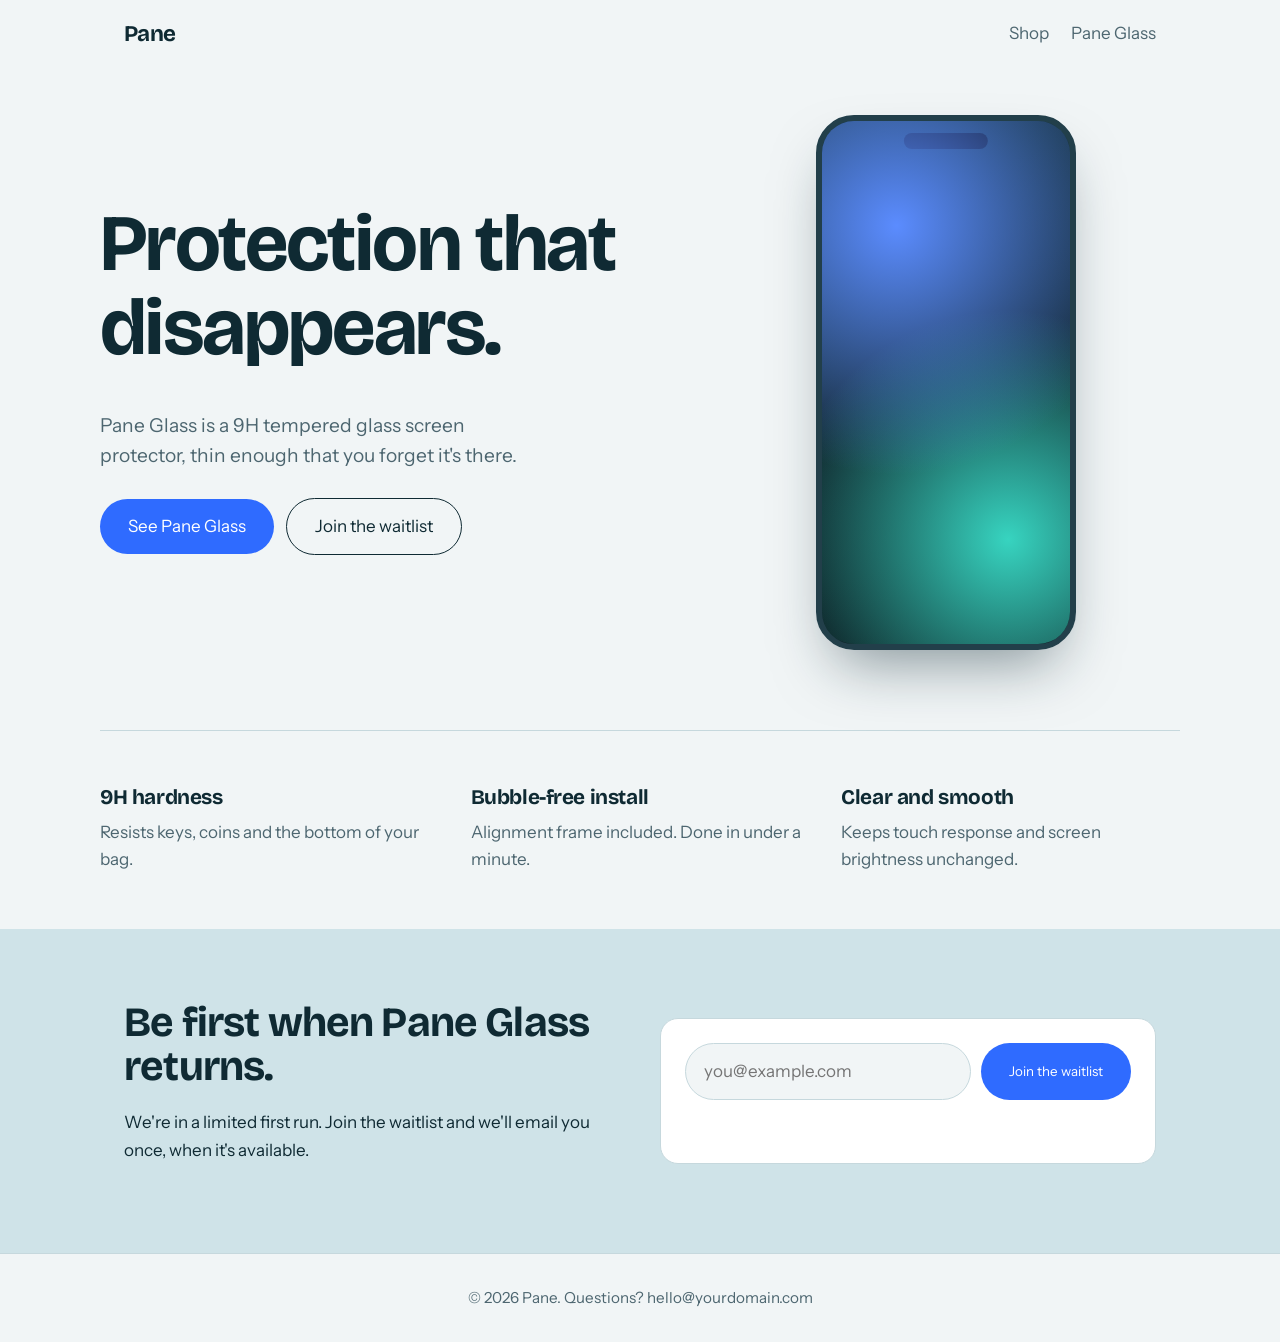
==== index.html @ 237518c2 "Add files via upload" ====
<!doctype html><html lang="en"><head><meta charset="utf-8"><meta name="viewport" content="width=device-width,initial-scale=1"><link rel="preconnect" href="https://fonts.googleapis.com"><link rel="preconnect" href="https://fonts.gstatic.com" crossorigin><link href="https://fonts.googleapis.com/css2?family=Bricolage+Grotesque:opsz,wght@12..96,500;12..96,700&family=Instrument+Sans:wght@400;600&display=swap" rel="stylesheet"><link rel="stylesheet" href="style.css"><title>Pane: screen protection you can't see</title><meta name="description" content="Tempered glass screen protector. Join the waitlist."><link rel="icon" href="data:image/svg+xml,<svg xmlns=%22http://www.w3.org/2000/svg%22 viewBox=%220 0 100 100%22><text y=%22.9em%22 font-size=%2290%22>🔹</text></svg>"></head><body><header class="nav"><a class="logo" href="index.html">Pane</a><nav><a href="shop.html">Shop</a><a href="product.html">Pane Glass</a></nav></header>
<main><section class="wrap hero"><div><h1>Protection that disappears.</h1><p>Pane Glass is a 9H tempered glass screen protector, thin enough that you forget it's there.</p><a class="btn" href="product.html">See Pane Glass</a><a class="btn ghost" href="#join">Join the waitlist</a></div><div class="phone"><div class="wall"></div><div class="pane"></div></div></section>
<section class="wrap facts"><div><h3>9H hardness</h3><p>Resists keys, coins and the bottom of your bag.</p></div><div><h3>Bubble-free install</h3><p>Alignment frame included. Done in under a minute.</p></div><div><h3>Clear and smooth</h3><p>Keeps touch response and screen brightness unchanged.</p></div></section>
<section class="band" id="join"><div class="wrap"><div><h2>Be first when Pane Glass returns.</h2><p>We're in a limited first run. Join the waitlist and we'll email you once, when it's available.</p></div><div class="waitlist"><form class="wl" data-product="Pane Glass" novalidate><div class="row"><input type="email" name="email" placeholder="you@example.com" aria-label="Email address" required><button class="btn" type="submit">Join the waitlist</button></div><p class="msg" role="status"></p></form></div></div></section></main><footer>&copy; 2026 Pane. Questions? hello@yourdomain.com</footer><script src="app.js"></script></body></html>
---- style.css ----
:root{--bg:#f1f5f6;--ink:#0f2a33;--mute:#4d6670;--glass:#cfe3e8;--line:#c6d8dd;--accent:#2f6bff;--accent-ink:#fff;--card:#fff}
@media (prefers-color-scheme:dark){:root{--bg:#0c1a20;--ink:#e8f2f4;--mute:#93aeb6;--glass:#1b3640;--line:#25414b;--accent:#6f9bff;--accent-ink:#0c1a20;--card:#12262e}}
*{box-sizing:border-box}html{scroll-behavior:smooth}
body{margin:0;background:var(--bg);color:var(--ink);font:17px/1.6 "Instrument Sans",system-ui,sans-serif}
h1,h2,h3{font-family:"Bricolage Grotesque","Instrument Sans",sans-serif;line-height:1.05;margin:0 0 .5em;letter-spacing:-.02em}
h1{font-size:clamp(2.6rem,7vw,5rem)}h2{font-size:clamp(1.8rem,4vw,2.6rem)}
a{color:inherit}.wrap{max-width:1080px;margin:0 auto;padding:0 24px}
:focus-visible{outline:3px solid var(--accent);outline-offset:3px}
header.nav{display:flex;justify-content:space-between;align-items:center;padding:20px 24px;max-width:1080px;margin:0 auto}
.logo{font:700 1.4rem "Bricolage Grotesque",sans-serif;text-decoration:none;letter-spacing:-.03em}
.nav nav a{margin-left:22px;text-decoration:none;color:var(--mute)}.nav nav a:hover{color:var(--ink)}
.btn{display:inline-block;background:var(--accent);color:var(--accent-ink);border:0;border-radius:999px;padding:14px 28px;font:600 1rem inherit;font-family:inherit;text-decoration:none;cursor:pointer}
.btn.ghost{background:transparent;color:var(--ink);border:1.5px solid var(--ink)}
.hero{display:grid;grid-template-columns:1.1fr .9fr;gap:40px;align-items:center;padding:48px 0 80px}
.hero p{font-size:1.2rem;color:var(--mute);max-width:34ch}
.hero .btn{margin:8px 12px 8px 0}
.phone{position:relative;width:min(100%,260px);aspect-ratio:9/18.5;margin:0 auto;border-radius:38px;background:linear-gradient(160deg,#16333d,#0a161b);border:6px solid #223f4a;overflow:hidden;box-shadow:0 30px 60px -20px rgba(15,42,51,.5)}
.phone::before{content:"";position:absolute;top:12px;left:50%;width:34%;height:16px;transform:translateX(-50%);background:#000;border-radius:99px}
.phone .wall{position:absolute;inset:0;background:radial-gradient(circle at 30% 20%,#5b8cff,transparent 55%),radial-gradient(circle at 75% 80%,#37d4c0,transparent 50%)}
.phone .pane{position:absolute;inset:0;background:linear-gradient(115deg,transparent 35%,rgba(255,255,255,.55) 48%,transparent 60%);transform:translateX(-120%);animation:sheen 1.8s .4s ease-out forwards}
.phone.sm{width:100%;border-width:4px;border-radius:26px}.phone.sm::before{height:10px;top:8px}
@keyframes sheen{to{transform:translateX(120%)}}
@media (prefers-reduced-motion:reduce){.phone .pane{animation:none;transform:translateX(10%)}}
.facts{display:grid;grid-template-columns:repeat(3,1fr);gap:32px;padding:56px 0;border-top:1px solid var(--line)}
.facts h3{font-size:1.3rem}.facts p{color:var(--mute);margin:0}
.band{background:var(--glass);padding:72px 0}
.band .wrap{display:grid;grid-template-columns:1fr 1fr;gap:40px;align-items:center}
.grid{display:grid;grid-template-columns:repeat(auto-fill,minmax(240px,300px));gap:28px;padding:24px 0 80px}
.card{display:block;text-decoration:none;background:var(--card);border:1px solid var(--line);border-radius:18px;padding:20px}
.card .thumb{background:var(--glass);border-radius:12px;padding:24px 40px;margin-bottom:16px}
.card h3{font-size:1.2rem;margin:0}.card .meta{display:flex;justify-content:space-between;color:var(--mute);margin-top:6px}
.tag{font-size:.85rem;background:var(--glass);border-radius:99px;padding:2px 12px;color:var(--ink)}
.pdp{display:grid;grid-template-columns:1fr 1fr;gap:56px;padding:32px 0 80px;align-items:start}
.pdp .stage{background:var(--glass);border-radius:24px;padding:48px}
.price{font:600 1.6rem "Bricolage Grotesque",sans-serif}.stock{color:#c2410c;font-weight:600}
@media (prefers-color-scheme:dark){.stock{color:#fdba74}}
.specs{padding:0;list-style:none;border-top:1px solid var(--line);margin:24px 0}
.specs li{padding:10px 0;border-bottom:1px solid var(--line);display:flex;justify-content:space-between;gap:16px}
.specs span{color:var(--mute)}
.waitlist{background:var(--card);border:1px solid var(--line);border-radius:18px;padding:24px}
.waitlist h3{font-size:1.3rem}.waitlist p{color:var(--mute);margin:0 0 14px}
.row{display:flex;gap:10px;flex-wrap:wrap}
.row input{flex:1 1 220px;padding:14px 18px;border-radius:999px;border:1.5px solid var(--line);background:var(--bg);color:var(--ink);font:inherit}
.msg{margin:12px 0 0;min-height:1.5em;font-weight:600}.msg.err{color:#c2410c}
footer{border-top:1px solid var(--line);padding:32px 24px;text-align:center;color:var(--mute);font-size:.95rem}
@media(max-width:760px){.hero,.band .wrap,.pdp,.facts{grid-template-columns:1fr}.hero{padding-top:16px}.pdp .stage{padding:32px 64px}}
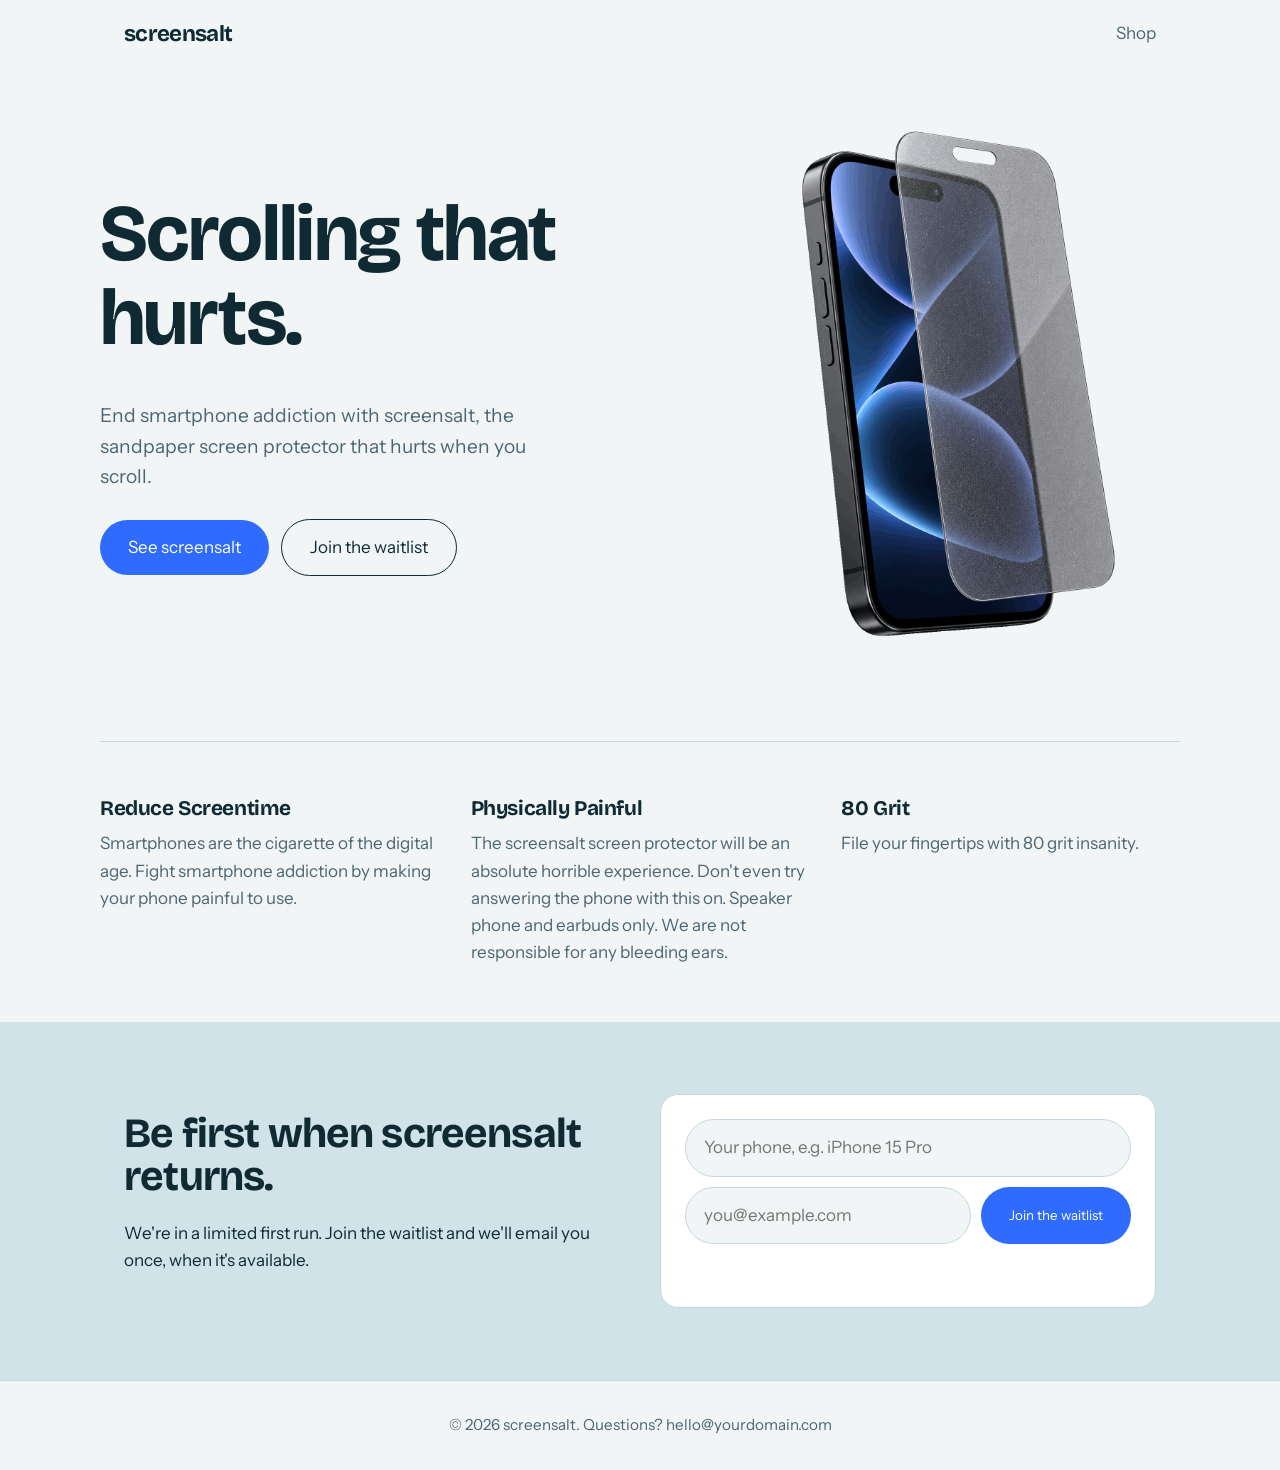
==== commit dfec4580: "added images" ====
--- a/index.html
+++ b/index.html
@@ -1,4 +1,98 @@
-<!doctype html><html lang="en"><head><meta charset="utf-8"><meta name="viewport" content="width=device-width,initial-scale=1"><link rel="preconnect" href="https://fonts.googleapis.com"><link rel="preconnect" href="https://fonts.gstatic.com" crossorigin><link href="https://fonts.googleapis.com/css2?family=Bricolage+Grotesque:opsz,wght@12..96,500;12..96,700&family=Instrument+Sans:wght@400;600&display=swap" rel="stylesheet"><link rel="stylesheet" href="style.css"><title>Pane: screen protection you can't see</title><meta name="description" content="Tempered glass screen protector. Join the waitlist."><link rel="icon" href="data:image/svg+xml,<svg xmlns=%22http://www.w3.org/2000/svg%22 viewBox=%220 0 100 100%22><text y=%22.9em%22 font-size=%2290%22>🔹</text></svg>"></head><body><header class="nav"><a class="logo" href="index.html">Pane</a><nav><a href="shop.html">Shop</a><a href="product.html">Pane Glass</a></nav></header>
-<main><section class="wrap hero"><div><h1>Protection that disappears.</h1><p>Pane Glass is a 9H tempered glass screen protector, thin enough that you forget it's there.</p><a class="btn" href="product.html">See Pane Glass</a><a class="btn ghost" href="#join">Join the waitlist</a></div><div class="phone"><div class="wall"></div><div class="pane"></div></div></section>
-<section class="wrap facts"><div><h3>9H hardness</h3><p>Resists keys, coins and the bottom of your bag.</p></div><div><h3>Bubble-free install</h3><p>Alignment frame included. Done in under a minute.</p></div><div><h3>Clear and smooth</h3><p>Keeps touch response and screen brightness unchanged.</p></div></section>
-<section class="band" id="join"><div class="wrap"><div><h2>Be first when Pane Glass returns.</h2><p>We're in a limited first run. Join the waitlist and we'll email you once, when it's available.</p></div><div class="waitlist"><form class="wl" data-product="Pane Glass" novalidate><div class="row"><input type="email" name="email" placeholder="you@example.com" aria-label="Email address" required><button class="btn" type="submit">Join the waitlist</button></div><p class="msg" role="status"></p></form></div></div></section></main><footer>&copy; 2026 Pane. Questions? hello@yourdomain.com</footer><script src="app.js"></script></body></html>
+<!doctype html>
+<html lang="en">
+  <head>
+    <meta charset="utf-8" />
+    <meta name="viewport" content="width=device-width,initial-scale=1" />
+    <link rel="preconnect" href="https://fonts.googleapis.com" />
+    <link rel="preconnect" href="https://fonts.gstatic.com" crossorigin />
+    <link
+      href="https://fonts.googleapis.com/css2?family=Bricolage+Grotesque:opsz,wght@12..96,500;12..96,700&family=Instrument+Sans:wght@400;600&display=swap"
+      rel="stylesheet"
+    />
+    <link rel="stylesheet" href="style.css" />
+    <title>screensalt: screen protection you can't see</title>
+    <meta
+      name="description"
+      content="Tempered glass screen protector. Join the waitlist."
+    />
+    <link
+      rel="icon"
+      href="data:image/svg+xml,<svg xmlns=%22http://www.w3.org/2000/svg%22 viewBox=%220 0 100 100%22><text y=%22.9em%22 font-size=%2290%22>🔹</text></svg>"
+    />
+  </head>
+  <body>
+    <header class="nav">
+      <a class="logo" href="index.html">screensalt</a>
+      <nav>
+        <a href="shop.html">Shop</a>
+      </nav>
+    </header>
+    <main>
+      <section class="wrap hero">
+        <div>
+          <h1>Scrolling that hurts.</h1>
+          <p>
+            End smartphone addiction with screensalt, the sandpaper screen
+            protector that hurts when you scroll.
+          </p>
+          <a class="btn" href="product.html">See screensalt</a
+          ><a class="btn ghost" href="#join">Join the waitlist</a>
+        </div>
+        <img
+          class="hero-img"
+          src="images/screensalt_floating_iphone.png"
+          alt="screensalt screen protector on a phone"
+        />
+      </section>
+      <section class="wrap facts">
+        <div>
+          <h3>Reduce Screentime</h3>
+          <p>
+            Smartphones are the cigarette of the digital age. Fight smartphone
+            addiction by making your phone painful to use.
+          </p>
+        </div>
+        <div>
+          <h3>Physically Painful</h3>
+          <p>
+            The screensalt screen protector will be an absolute horrible
+            experience. Don't even try answering the phone with this on. Speaker
+            phone and earbuds only. We are not responsible for any bleeding
+            ears.
+          </p>
+        </div>
+        <div>
+          <h3>80 Grit</h3>
+          <p>File your fingertips with 80 grit insanity.</p>
+        </div>
+      </section>
+      <section class="band" id="join">
+        <div class="wrap">
+          <div>
+            <h2>Be first when screensalt returns.</h2>
+            <p>
+              We're in a limited first run. Join the waitlist and we'll email
+              you once, when it's available.
+            </p>
+          </div>
+          <div class="waitlist">
+            <form class="wl" data-product="screensalt" novalidate>
+              <div class="row">
+                <input
+                  type="email"
+                  name="email"
+                  placeholder="you@example.com"
+                  aria-label="Email address"
+                  required
+                /><button class="btn" type="submit">Join the waitlist</button>
+              </div>
+              <p class="msg" role="status"></p>
+            </form>
+          </div>
+        </div>
+      </section>
+    </main>
+    <footer>&copy; 2026 screensalt. Questions? hello@yourdomain.com</footer>
+    <script src="app.js"></script>
+  </body>
+</html>
--- a/style.css
+++ b/style.css
@@ -1,46 +1,427 @@
-:root{--bg:#f1f5f6;--ink:#0f2a33;--mute:#4d6670;--glass:#cfe3e8;--line:#c6d8dd;--accent:#2f6bff;--accent-ink:#fff;--card:#fff}
-@media (prefers-color-scheme:dark){:root{--bg:#0c1a20;--ink:#e8f2f4;--mute:#93aeb6;--glass:#1b3640;--line:#25414b;--accent:#6f9bff;--accent-ink:#0c1a20;--card:#12262e}}
-*{box-sizing:border-box}html{scroll-behavior:smooth}
-body{margin:0;background:var(--bg);color:var(--ink);font:17px/1.6 "Instrument Sans",system-ui,sans-serif}
-h1,h2,h3{font-family:"Bricolage Grotesque","Instrument Sans",sans-serif;line-height:1.05;margin:0 0 .5em;letter-spacing:-.02em}
-h1{font-size:clamp(2.6rem,7vw,5rem)}h2{font-size:clamp(1.8rem,4vw,2.6rem)}
-a{color:inherit}.wrap{max-width:1080px;margin:0 auto;padding:0 24px}
-:focus-visible{outline:3px solid var(--accent);outline-offset:3px}
-header.nav{display:flex;justify-content:space-between;align-items:center;padding:20px 24px;max-width:1080px;margin:0 auto}
-.logo{font:700 1.4rem "Bricolage Grotesque",sans-serif;text-decoration:none;letter-spacing:-.03em}
-.nav nav a{margin-left:22px;text-decoration:none;color:var(--mute)}.nav nav a:hover{color:var(--ink)}
-.btn{display:inline-block;background:var(--accent);color:var(--accent-ink);border:0;border-radius:999px;padding:14px 28px;font:600 1rem inherit;font-family:inherit;text-decoration:none;cursor:pointer}
-.btn.ghost{background:transparent;color:var(--ink);border:1.5px solid var(--ink)}
-.hero{display:grid;grid-template-columns:1.1fr .9fr;gap:40px;align-items:center;padding:48px 0 80px}
-.hero p{font-size:1.2rem;color:var(--mute);max-width:34ch}
-.hero .btn{margin:8px 12px 8px 0}
-.phone{position:relative;width:min(100%,260px);aspect-ratio:9/18.5;margin:0 auto;border-radius:38px;background:linear-gradient(160deg,#16333d,#0a161b);border:6px solid #223f4a;overflow:hidden;box-shadow:0 30px 60px -20px rgba(15,42,51,.5)}
-.phone::before{content:"";position:absolute;top:12px;left:50%;width:34%;height:16px;transform:translateX(-50%);background:#000;border-radius:99px}
-.phone .wall{position:absolute;inset:0;background:radial-gradient(circle at 30% 20%,#5b8cff,transparent 55%),radial-gradient(circle at 75% 80%,#37d4c0,transparent 50%)}
-.phone .pane{position:absolute;inset:0;background:linear-gradient(115deg,transparent 35%,rgba(255,255,255,.55) 48%,transparent 60%);transform:translateX(-120%);animation:sheen 1.8s .4s ease-out forwards}
-.phone.sm{width:100%;border-width:4px;border-radius:26px}.phone.sm::before{height:10px;top:8px}
-@keyframes sheen{to{transform:translateX(120%)}}
-@media (prefers-reduced-motion:reduce){.phone .pane{animation:none;transform:translateX(10%)}}
-.facts{display:grid;grid-template-columns:repeat(3,1fr);gap:32px;padding:56px 0;border-top:1px solid var(--line)}
-.facts h3{font-size:1.3rem}.facts p{color:var(--mute);margin:0}
-.band{background:var(--glass);padding:72px 0}
-.band .wrap{display:grid;grid-template-columns:1fr 1fr;gap:40px;align-items:center}
-.grid{display:grid;grid-template-columns:repeat(auto-fill,minmax(240px,300px));gap:28px;padding:24px 0 80px}
-.card{display:block;text-decoration:none;background:var(--card);border:1px solid var(--line);border-radius:18px;padding:20px}
-.card .thumb{background:var(--glass);border-radius:12px;padding:24px 40px;margin-bottom:16px}
-.card h3{font-size:1.2rem;margin:0}.card .meta{display:flex;justify-content:space-between;color:var(--mute);margin-top:6px}
-.tag{font-size:.85rem;background:var(--glass);border-radius:99px;padding:2px 12px;color:var(--ink)}
-.pdp{display:grid;grid-template-columns:1fr 1fr;gap:56px;padding:32px 0 80px;align-items:start}
-.pdp .stage{background:var(--glass);border-radius:24px;padding:48px}
-.price{font:600 1.6rem "Bricolage Grotesque",sans-serif}.stock{color:#c2410c;font-weight:600}
-@media (prefers-color-scheme:dark){.stock{color:#fdba74}}
-.specs{padding:0;list-style:none;border-top:1px solid var(--line);margin:24px 0}
-.specs li{padding:10px 0;border-bottom:1px solid var(--line);display:flex;justify-content:space-between;gap:16px}
-.specs span{color:var(--mute)}
-.waitlist{background:var(--card);border:1px solid var(--line);border-radius:18px;padding:24px}
-.waitlist h3{font-size:1.3rem}.waitlist p{color:var(--mute);margin:0 0 14px}
-.row{display:flex;gap:10px;flex-wrap:wrap}
-.row input{flex:1 1 220px;padding:14px 18px;border-radius:999px;border:1.5px solid var(--line);background:var(--bg);color:var(--ink);font:inherit}
-.msg{margin:12px 0 0;min-height:1.5em;font-weight:600}.msg.err{color:#c2410c}
-footer{border-top:1px solid var(--line);padding:32px 24px;text-align:center;color:var(--mute);font-size:.95rem}
-@media(max-width:760px){.hero,.band .wrap,.pdp,.facts{grid-template-columns:1fr}.hero{padding-top:16px}.pdp .stage{padding:32px 64px}}
+:root {
+  --bg: #f1f5f6;
+  --ink: #0f2a33;
+  --mute: #4d6670;
+  --glass: #cfe3e8;
+  --line: #c6d8dd;
+  --accent: #2f6bff;
+  --accent-ink: #fff;
+  --card: #fff;
+}
+@media (prefers-color-scheme: dark) {
+  :root {
+    --bg: #0c1a20;
+    --ink: #e8f2f4;
+    --mute: #93aeb6;
+    --glass: #1b3640;
+    --line: #25414b;
+    --accent: #6f9bff;
+    --accent-ink: #0c1a20;
+    --card: #12262e;
+  }
+}
+* {
+  box-sizing: border-box;
+}
+html {
+  scroll-behavior: smooth;
+}
+body {
+  margin: 0;
+  background: var(--bg);
+  color: var(--ink);
+  font:
+    17px/1.6 "Instrument Sans",
+    system-ui,
+    sans-serif;
+}
+h1,
+h2,
+h3 {
+  font-family: "Bricolage Grotesque", "Instrument Sans", sans-serif;
+  line-height: 1.05;
+  margin: 0 0 0.5em;
+  letter-spacing: -0.02em;
+}
+h1 {
+  font-size: clamp(2.6rem, 7vw, 5rem);
+}
+h2 {
+  font-size: clamp(1.8rem, 4vw, 2.6rem);
+}
+a {
+  color: inherit;
+}
+.wrap {
+  max-width: 1080px;
+  margin: 0 auto;
+  padding: 0 24px;
+}
+:focus-visible {
+  outline: 3px solid var(--accent);
+  outline-offset: 3px;
+}
+header.nav {
+  display: flex;
+  justify-content: space-between;
+  align-items: center;
+  padding: 20px 24px;
+  max-width: 1080px;
+  margin: 0 auto;
+}
+.logo {
+  font:
+    700 1.4rem "Bricolage Grotesque",
+    sans-serif;
+  text-decoration: none;
+  letter-spacing: -0.03em;
+}
+.nav nav a {
+  margin-left: 22px;
+  text-decoration: none;
+  color: var(--mute);
+}
+.nav nav a:hover {
+  color: var(--ink);
+}
+.btn {
+  display: inline-block;
+  background: var(--accent);
+  color: var(--accent-ink);
+  border: 0;
+  border-radius: 999px;
+  padding: 14px 28px;
+  font: 600 1rem inherit;
+  font-family: inherit;
+  text-decoration: none;
+  cursor: pointer;
+}
+.btn.ghost {
+  background: transparent;
+  color: var(--ink);
+  border: 1.5px solid var(--ink);
+}
+.hero {
+  display: grid;
+  grid-template-columns: 1.1fr 0.9fr;
+  gap: 40px;
+  align-items: center;
+  padding: 48px 0 80px;
+}
+.hero p {
+  font-size: 1.2rem;
+  color: var(--mute);
+  max-width: 34ch;
+}
+.hero .btn {
+  margin: 8px 12px 8px 0;
+}
+
+.phone.sm {
+  width: 100%;
+  border-width: 4px;
+  border-radius: 26px;
+}
+.phone.sm::before {
+  height: 10px;
+  top: 8px;
+}
+
+.facts {
+  display: grid;
+  grid-template-columns: repeat(3, 1fr);
+  gap: 32px;
+  padding: 56px 0;
+  border-top: 1px solid var(--line);
+}
+.facts h3 {
+  font-size: 1.3rem;
+}
+.facts p {
+  color: var(--mute);
+  margin: 0;
+}
+.band {
+  background: var(--glass);
+  padding: 72px 0;
+}
+.band .wrap {
+  display: grid;
+  grid-template-columns: 1fr 1fr;
+  gap: 40px;
+  align-items: center;
+}
+.grid {
+  display: grid;
+  grid-template-columns: repeat(auto-fill, minmax(240px, 300px));
+  gap: 28px;
+  padding: 24px 0 80px;
+}
+.card {
+  display: block;
+  text-decoration: none;
+  background: var(--card);
+  border: 1px solid var(--line);
+  border-radius: 18px;
+  padding: 20px;
+}
+.card .thumb {
+  background: var(--glass);
+  border-radius: 12px;
+  padding: 24px 40px;
+  margin-bottom: 16px;
+}
+.card h3 {
+  font-size: 1.2rem;
+  margin: 0;
+}
+.card .meta {
+  display: flex;
+  justify-content: space-between;
+  color: var(--mute);
+  margin-top: 6px;
+}
+.tag {
+  font-size: 0.85rem;
+  background: var(--glass);
+  border-radius: 99px;
+  padding: 2px 12px;
+  color: var(--ink);
+}
+.pdp {
+  display: grid;
+  grid-template-columns: 1fr 1fr;
+  gap: 56px;
+  padding: 32px 0 80px;
+  align-items: start;
+}
+.pdp .stage {
+  background: var(--glass);
+  border-radius: 24px;
+  padding: 48px;
+}
+.price {
+  font:
+    600 1.6rem "Bricolage Grotesque",
+    sans-serif;
+}
+.stock {
+  color: #c2410c;
+  font-weight: 600;
+}
+@media (prefers-color-scheme: dark) {
+  .stock {
+    color: #fdba74;
+  }
+}
+.specs {
+  padding: 0;
+  list-style: none;
+  border-top: 1px solid var(--line);
+  margin: 24px 0;
+}
+.specs li {
+  padding: 10px 0;
+  border-bottom: 1px solid var(--line);
+  display: flex;
+  justify-content: space-between;
+  gap: 16px;
+}
+.specs span {
+  color: var(--mute);
+}
+.waitlist {
+  background: var(--card);
+  border: 1px solid var(--line);
+  border-radius: 18px;
+  padding: 24px;
+}
+.waitlist h3 {
+  font-size: 1.3rem;
+}
+.waitlist p {
+  color: var(--mute);
+  margin: 0 0 14px;
+}
+.row {
+  display: flex;
+  gap: 10px;
+  flex-wrap: wrap;
+}
+.row input {
+  flex: 1 1 220px;
+  padding: 14px 18px;
+  border-radius: 999px;
+  border: 1.5px solid var(--line);
+  background: var(--bg);
+  color: var(--ink);
+  font: inherit;
+}
+.msg {
+  margin: 12px 0 0;
+  min-height: 1.5em;
+  font-weight: 600;
+}
+.msg.err {
+  color: #c2410c;
+}
+footer {
+  border-top: 1px solid var(--line);
+  padding: 32px 24px;
+  text-align: center;
+  color: var(--mute);
+  font-size: 0.95rem;
+}
+@media (max-width: 760px) {
+  .hero,
+  .band .wrap,
+  .pdp,
+  .facts {
+    grid-template-columns: 1fr;
+  }
+  .hero {
+    padding-top: 16px;
+  }
+  .pdp .stage {
+    padding: 32px 64px;
+  }
+}
+.field {
+  margin-bottom: 10px;
+}
+.combo {
+  position: relative;
+}
+.combo input {
+  width: 100%;
+  padding: 14px 18px;
+  border-radius: 999px;
+  border: 1.5px solid var(--line);
+  background: var(--bg);
+  color: var(--ink);
+  font: inherit;
+}
+.combo ul {
+  position: absolute;
+  z-index: 20;
+  left: 0;
+  right: 0;
+  top: calc(100% + 6px);
+  margin: 0;
+  padding: 6px;
+  list-style: none;
+  background: var(--card);
+  border: 1px solid var(--line);
+  border-radius: 16px;
+  max-height: 260px;
+  overflow: auto;
+  box-shadow: 0 16px 32px -12px rgba(15, 42, 51, 0.35);
+}
+.combo li {
+  padding: 10px 14px;
+  border-radius: 10px;
+  cursor: pointer;
+}
+.combo li[aria-selected="true"],
+.combo li:hover {
+  background: var(--accent);
+  color: var(--accent-ink);
+}
+.combo li small {
+  opacity: 0.7;
+  margin-left: 6px;
+}
+.combo ul[hidden] {
+  display: none;
+}
+.pdp .stage.carousel {
+  padding: 0;
+  position: relative;
+  overflow: hidden;
+}
+.slides {
+  display: flex;
+  overflow-x: auto;
+  scroll-snap-type: x mandatory;
+  scrollbar-width: none;
+}
+.slides::-webkit-scrollbar {
+  display: none;
+}
+.slide {
+  flex: 0 0 100%;
+  scroll-snap-align: center;
+  display: grid;
+  place-items: center;
+  padding: 48px;
+}
+.slide img {
+  width: 100%;
+  aspect-ratio: 6/7;
+  object-fit: contain;
+  border-radius: 12px;
+  display: block;
+}
+.car-btn {
+  position: absolute;
+  top: 50%;
+  transform: translateY(-50%);
+  width: 44px;
+  height: 44px;
+  border-radius: 50%;
+  border: 0;
+  background: var(--card);
+  color: var(--ink);
+  font-size: 1.6rem;
+  line-height: 1;
+  cursor: pointer;
+  box-shadow: 0 4px 14px rgba(15, 42, 51, 0.25);
+}
+.car-btn.prev {
+  left: 12px;
+}
+.car-btn.next {
+  right: 12px;
+}
+.dots {
+  display: flex;
+  justify-content: center;
+  gap: 8px;
+  padding: 0 0 18px;
+}
+.dots button {
+  width: 10px;
+  height: 10px;
+  padding: 0;
+  border: 0;
+  border-radius: 50%;
+  background: var(--line);
+  cursor: pointer;
+}
+.dots button[aria-current="true"] {
+  background: var(--accent);
+}
+@media (max-width: 760px) {
+  .slide {
+    padding: 32px;
+  }
+}
+.hero-img {
+  width: 100%;
+  max-width: 480px;
+  aspect-ratio: 6/7;
+  object-fit: contain;
+  border-radius: 24px;
+  justify-self: center;
+  display: block;
+}
+.card .thumb {
+  padding: 0;
+  overflow: hidden;
+}
+.card .thumb img {
+  width: 100%;
+  aspect-ratio: 6/7;
+  object-fit: contain;
+  display: block;
+}
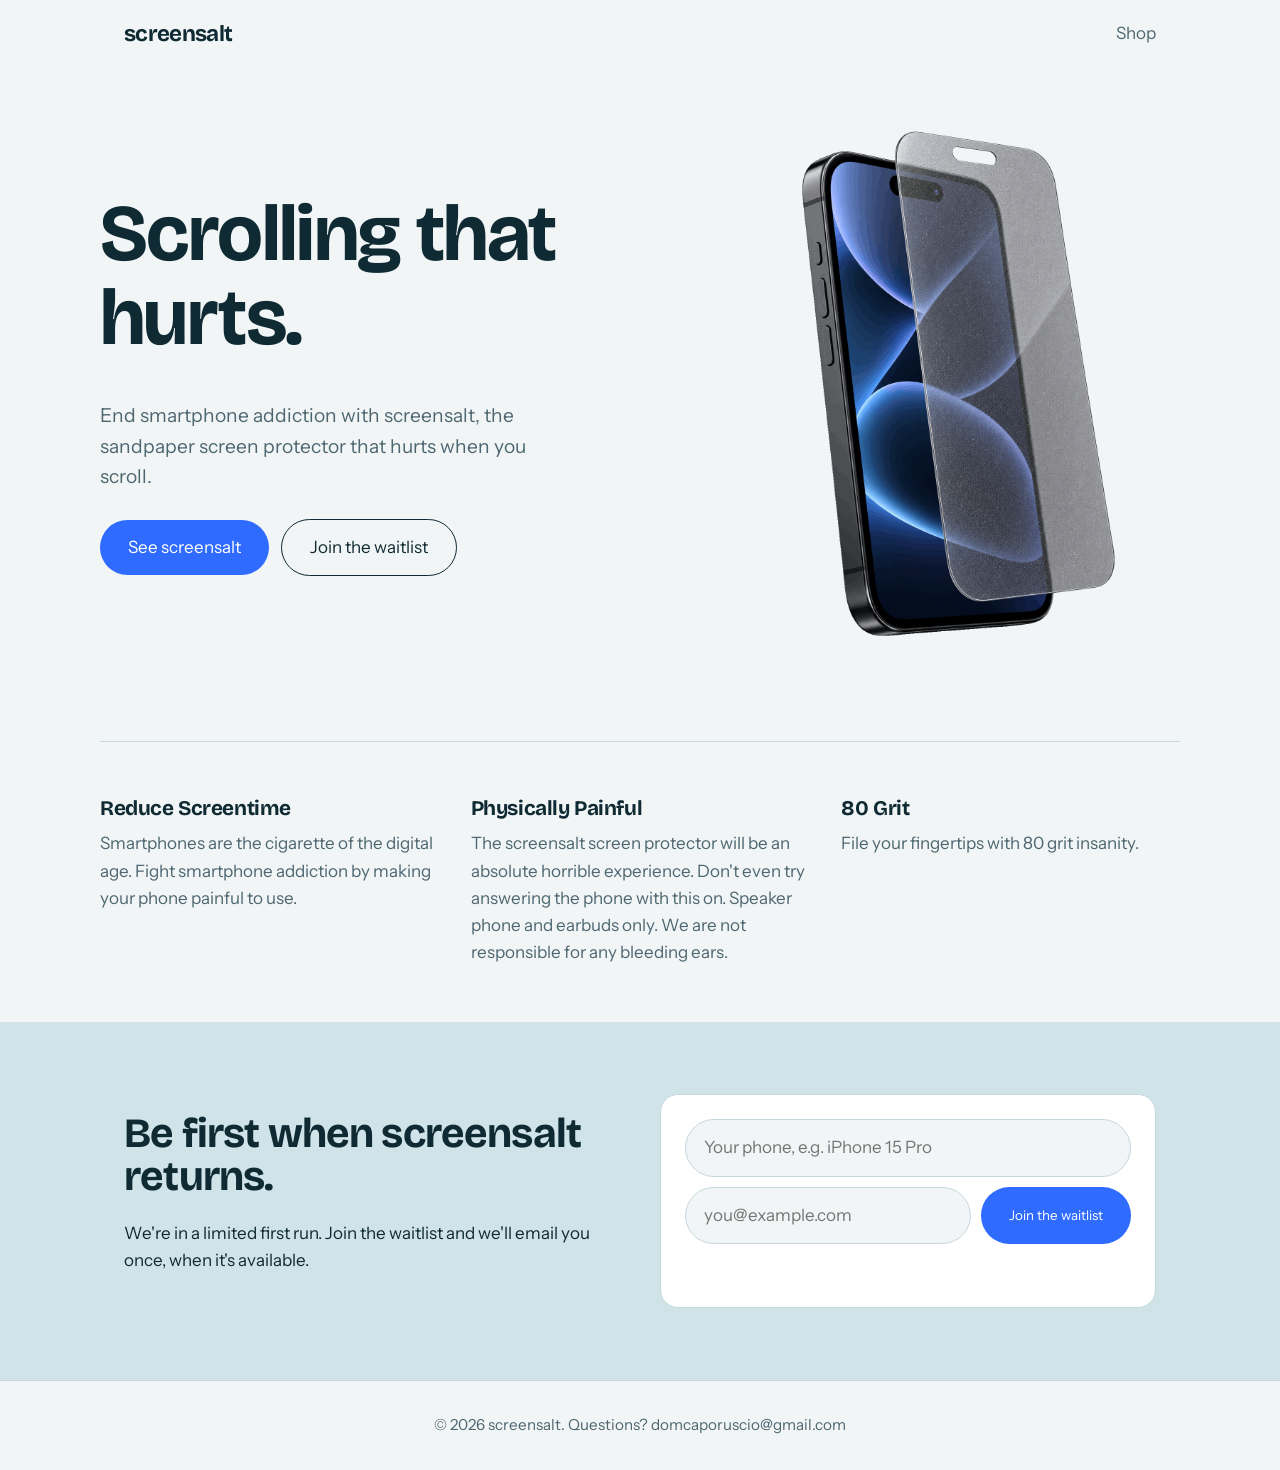
==== commit eb95d39f: "update email" ====
--- a/index.html
+++ b/index.html
@@ -10,7 +10,7 @@
       rel="stylesheet"
     />
     <link rel="stylesheet" href="style.css" />
-    <title>screensalt: screen protection you can't see</title>
+    <title>screensalt: ending smartphone addiction</title>
     <meta
       name="description"
       content="Tempered glass screen protector. Join the waitlist."
@@ -92,7 +92,7 @@
         </div>
       </section>
     </main>
-    <footer>&copy; 2026 screensalt. Questions? hello@yourdomain.com</footer>
+    <footer>&copy; 2026 screensalt. Questions? domcaporuscio@gmail.com</footer>
     <script src="app.js"></script>
   </body>
 </html>
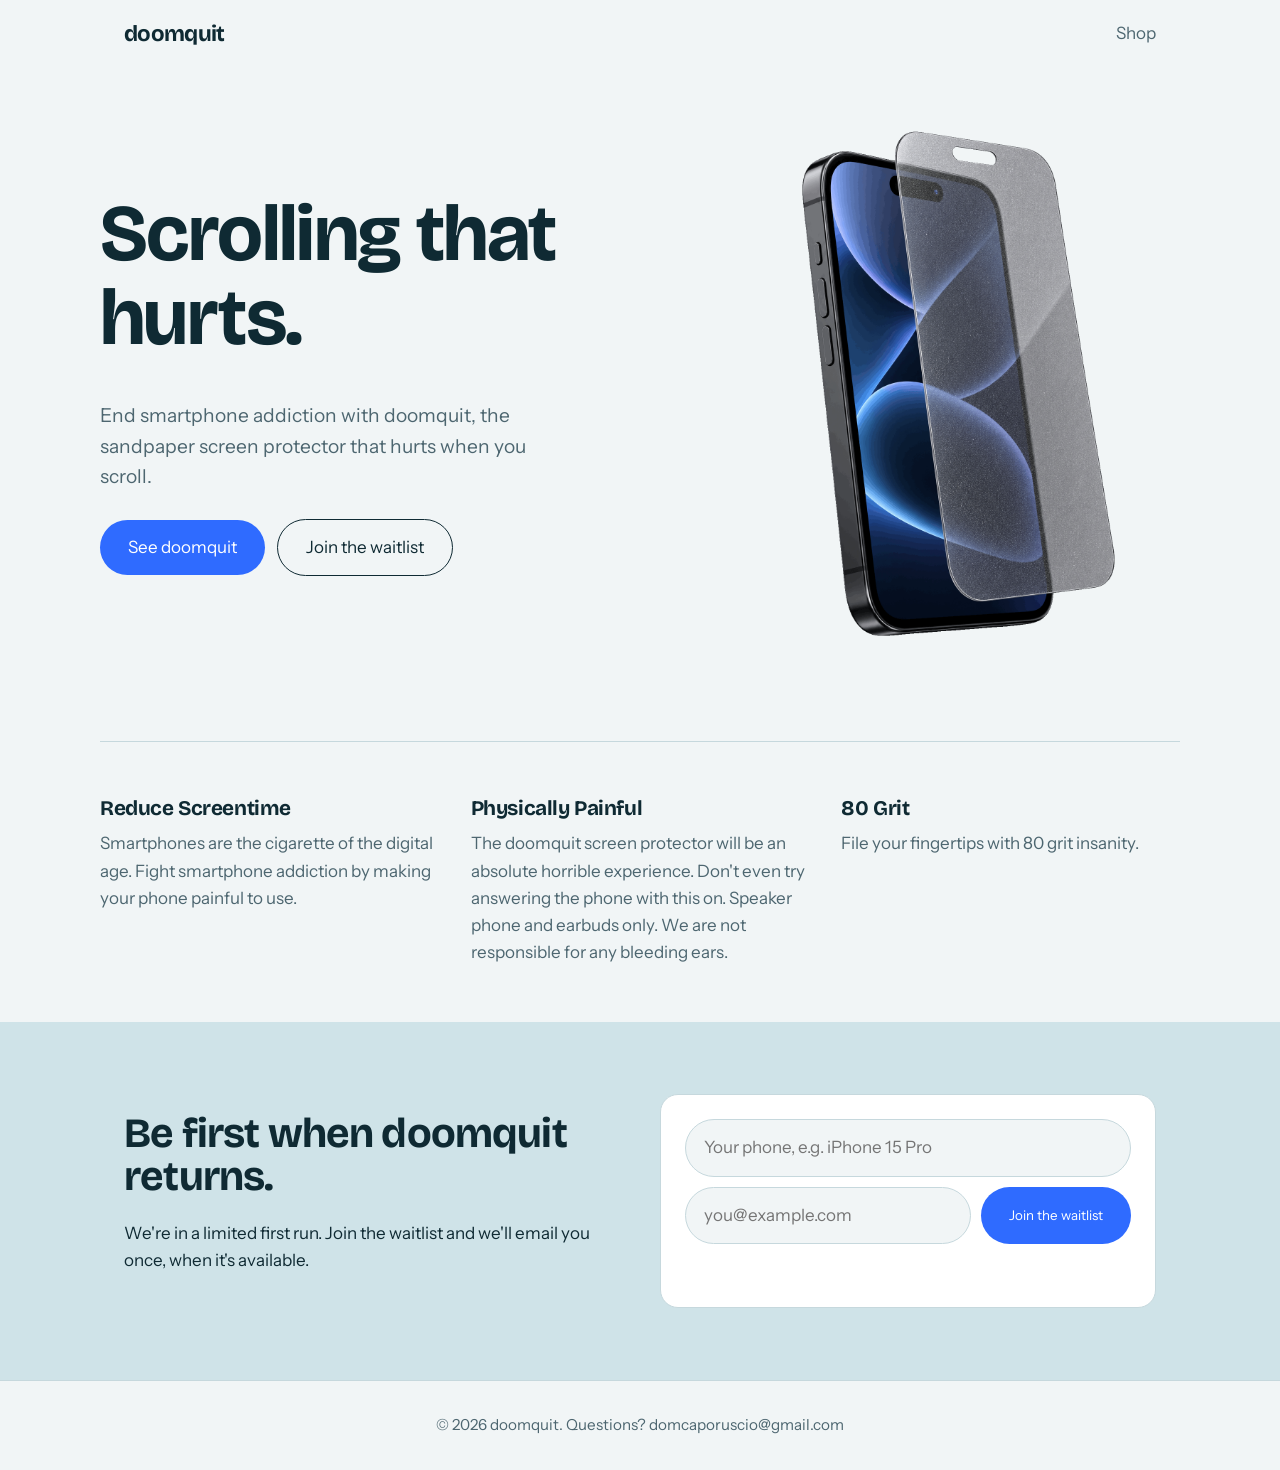
==== commit bd8321d4: "change name to doomquit" ====
--- a/index.html
+++ b/index.html
@@ -10,7 +10,7 @@
       rel="stylesheet"
     />
     <link rel="stylesheet" href="style.css" />
-    <title>screensalt: ending smartphone addiction</title>
+    <title>doomquit: ending smartphone addiction</title>
     <meta
       name="description"
       content="Tempered glass screen protector. Join the waitlist."
@@ -22,7 +22,7 @@
   </head>
   <body>
     <header class="nav">
-      <a class="logo" href="index.html">screensalt</a>
+      <a class="logo" href="index.html">doomquit</a>
       <nav>
         <a href="shop.html">Shop</a>
       </nav>
@@ -32,16 +32,16 @@
         <div>
           <h1>Scrolling that hurts.</h1>
           <p>
-            End smartphone addiction with screensalt, the sandpaper screen
+            End smartphone addiction with doomquit, the sandpaper screen
             protector that hurts when you scroll.
           </p>
-          <a class="btn" href="product.html">See screensalt</a
+          <a class="btn" href="product.html">See doomquit</a
           ><a class="btn ghost" href="#join">Join the waitlist</a>
         </div>
         <img
           class="hero-img"
-          src="images/screensalt_floating_iphone.png"
-          alt="screensalt screen protector on a phone"
+          src="images/doomquit_floating_iphone.png"
+          alt="doomquit screen protector on a phone"
         />
       </section>
       <section class="wrap facts">
@@ -55,7 +55,7 @@
         <div>
           <h3>Physically Painful</h3>
           <p>
-            The screensalt screen protector will be an absolute horrible
+            The doomquit screen protector will be an absolute horrible
             experience. Don't even try answering the phone with this on. Speaker
             phone and earbuds only. We are not responsible for any bleeding
             ears.
@@ -69,14 +69,14 @@
       <section class="band" id="join">
         <div class="wrap">
           <div>
-            <h2>Be first when screensalt returns.</h2>
+            <h2>Be first when doomquit returns.</h2>
             <p>
               We're in a limited first run. Join the waitlist and we'll email
               you once, when it's available.
             </p>
           </div>
           <div class="waitlist">
-            <form class="wl" data-product="screensalt" novalidate>
+            <form class="wl" data-product="doomquit" novalidate>
               <div class="row">
                 <input
                   type="email"
@@ -92,7 +92,7 @@
         </div>
       </section>
     </main>
-    <footer>&copy; 2026 screensalt. Questions? domcaporuscio@gmail.com</footer>
+    <footer>&copy; 2026 doomquit. Questions? domcaporuscio@gmail.com</footer>
     <script src="app.js"></script>
   </body>
 </html>
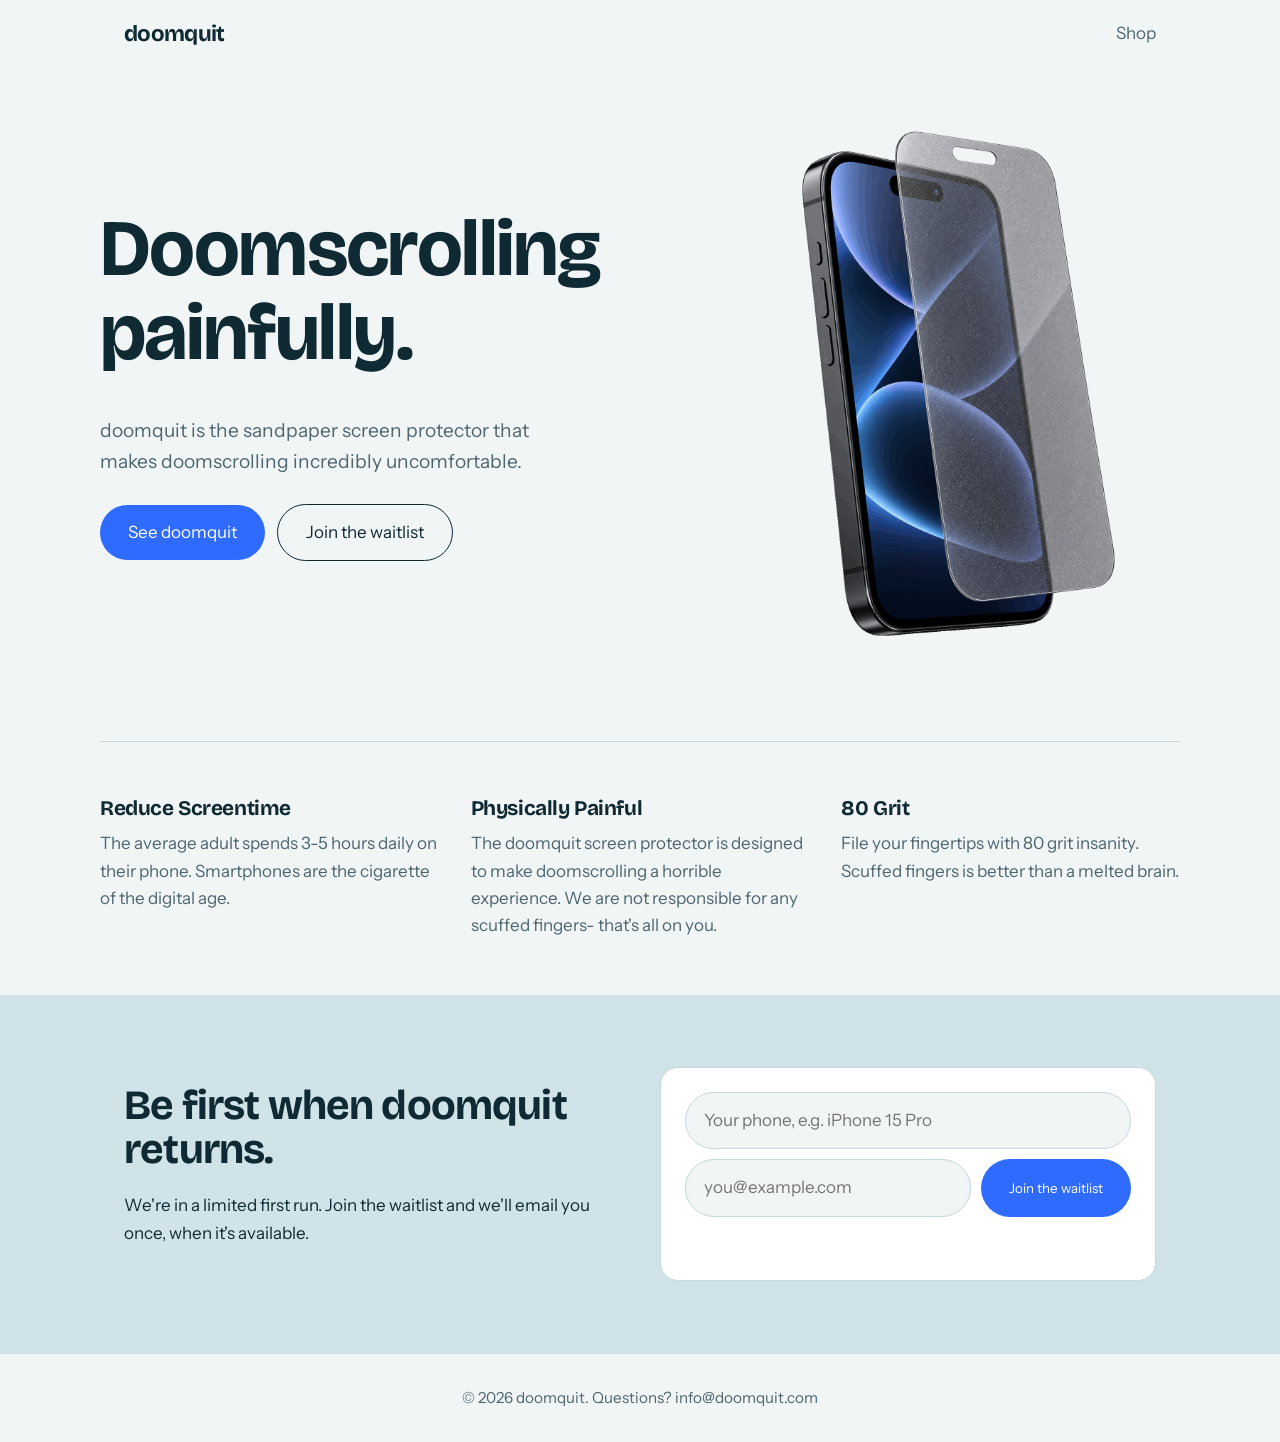
==== commit 1e8e79b4: "update wording on some pages and added contact email" ====
--- a/index.html
+++ b/index.html
@@ -30,10 +30,10 @@
     <main>
       <section class="wrap hero">
         <div>
-          <h1>Scrolling that hurts.</h1>
+          <h1>Doomscrolling painfully.</h1>
           <p>
-            End smartphone addiction with doomquit, the sandpaper screen
-            protector that hurts when you scroll.
+            doomquit is the sandpaper screen protector that makes doomscrolling
+            incredibly uncomfortable.
           </p>
           <a class="btn" href="product.html">See doomquit</a
           ><a class="btn ghost" href="#join">Join the waitlist</a>
@@ -48,22 +48,24 @@
         <div>
           <h3>Reduce Screentime</h3>
           <p>
-            Smartphones are the cigarette of the digital age. Fight smartphone
-            addiction by making your phone painful to use.
+            The average adult spends 3-5 hours daily on their phone. Smartphones
+            are the cigarette of the digital age.
           </p>
         </div>
         <div>
           <h3>Physically Painful</h3>
           <p>
-            The doomquit screen protector will be an absolute horrible
-            experience. Don't even try answering the phone with this on. Speaker
-            phone and earbuds only. We are not responsible for any bleeding
-            ears.
+            The doomquit screen protector is designed to make doomscrolling a
+            horrible experience. We are not responsible for any scuffed fingers-
+            that's all on you.
           </p>
         </div>
         <div>
           <h3>80 Grit</h3>
-          <p>File your fingertips with 80 grit insanity.</p>
+          <p>
+            File your fingertips with 80 grit insanity. Scuffed fingers is
+            better than a melted brain.
+          </p>
         </div>
       </section>
       <section class="band" id="join">
@@ -92,7 +94,7 @@
         </div>
       </section>
     </main>
-    <footer>&copy; 2026 doomquit. Questions? domcaporuscio@gmail.com</footer>
+    <footer>&copy; 2026 doomquit. Questions? info@doomquit.com</footer>
     <script src="app.js"></script>
   </body>
 </html>
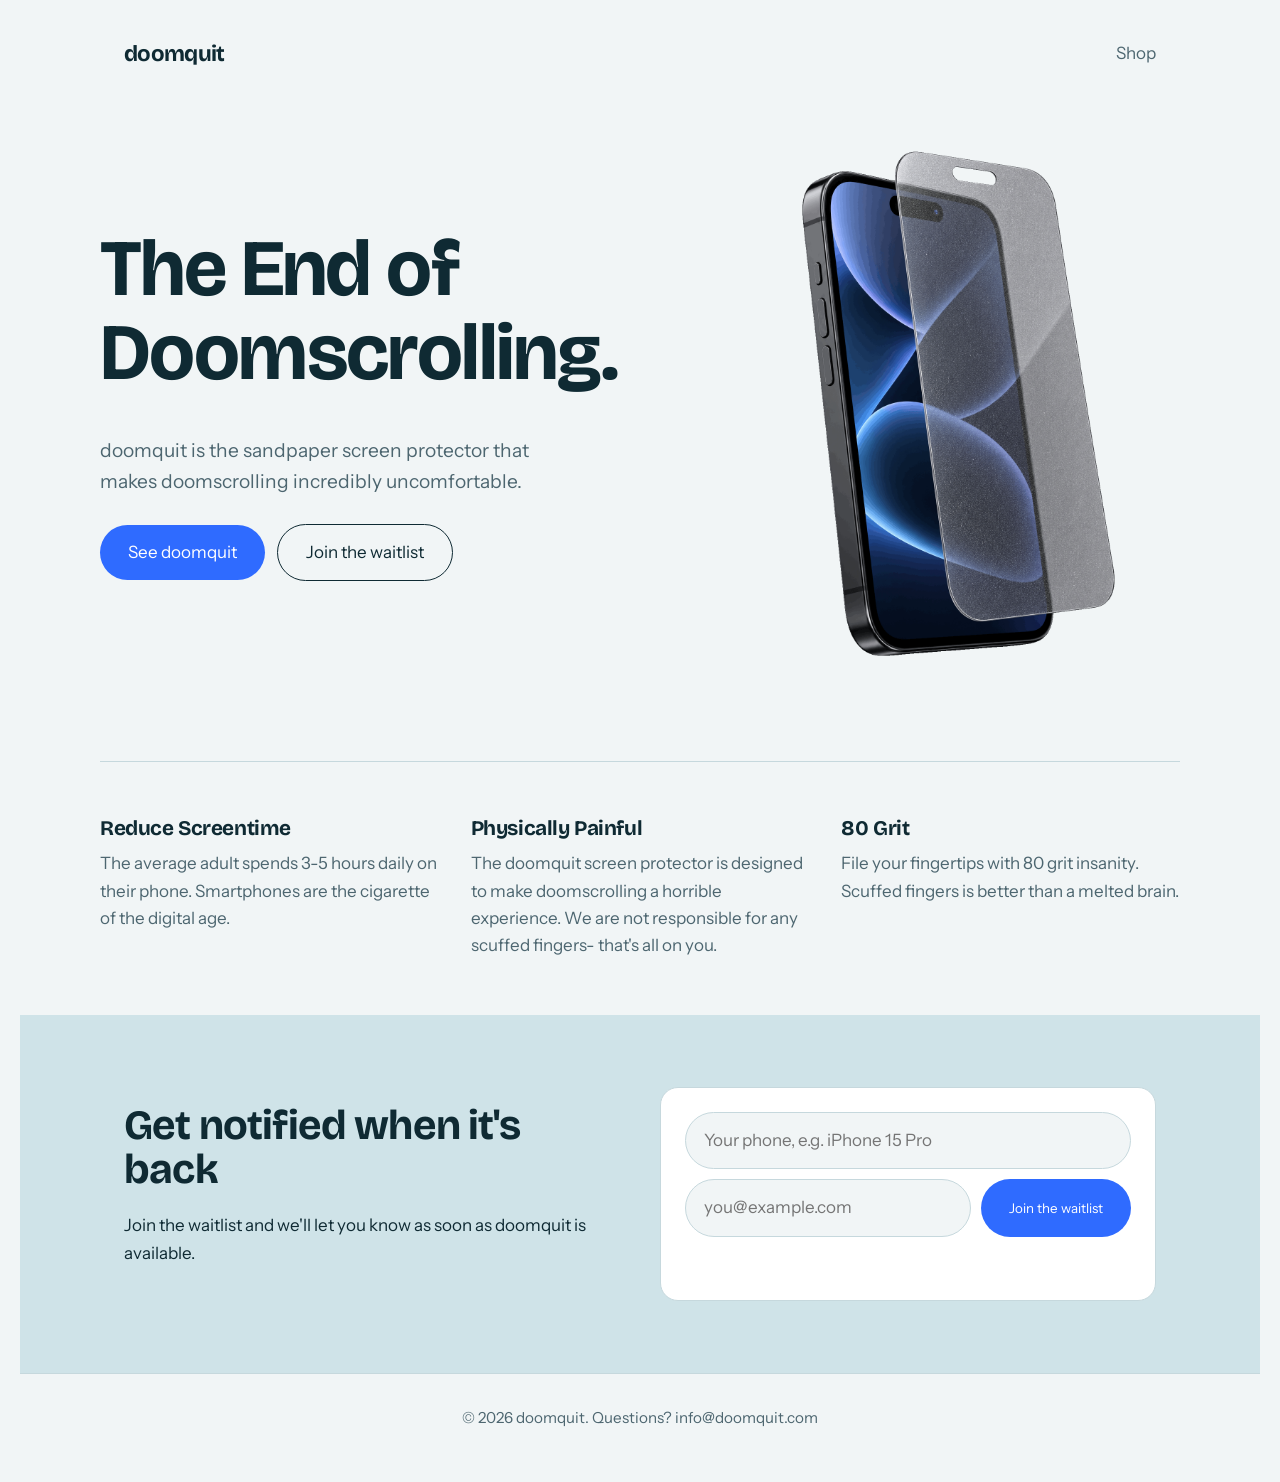
==== commit c9a292fa: "bug fixes" ====
--- a/index.html
+++ b/index.html
@@ -30,7 +30,7 @@
     <main>
       <section class="wrap hero">
         <div>
-          <h1>Doomscrolling painfully.</h1>
+          <h1>The End of Doomscrolling.</h1>
           <p>
             doomquit is the sandpaper screen protector that makes doomscrolling
             incredibly uncomfortable.
@@ -71,10 +71,10 @@
       <section class="band" id="join">
         <div class="wrap">
           <div>
-            <h2>Be first when doomquit returns.</h2>
+            <h2>Get notified when it's back</h2>
             <p>
-              We're in a limited first run. Join the waitlist and we'll email
-              you once, when it's available.
+              Join the waitlist and we'll let you know as soon as doomquit is
+              available.
             </p>
           </div>
           <div class="waitlist">
--- a/style.css
+++ b/style.css
@@ -27,7 +27,7 @@
   scroll-behavior: smooth;
 }
 body {
-  margin: 0;
+  margin: 20px;
   background: var(--bg);
   color: var(--ink);
   font:
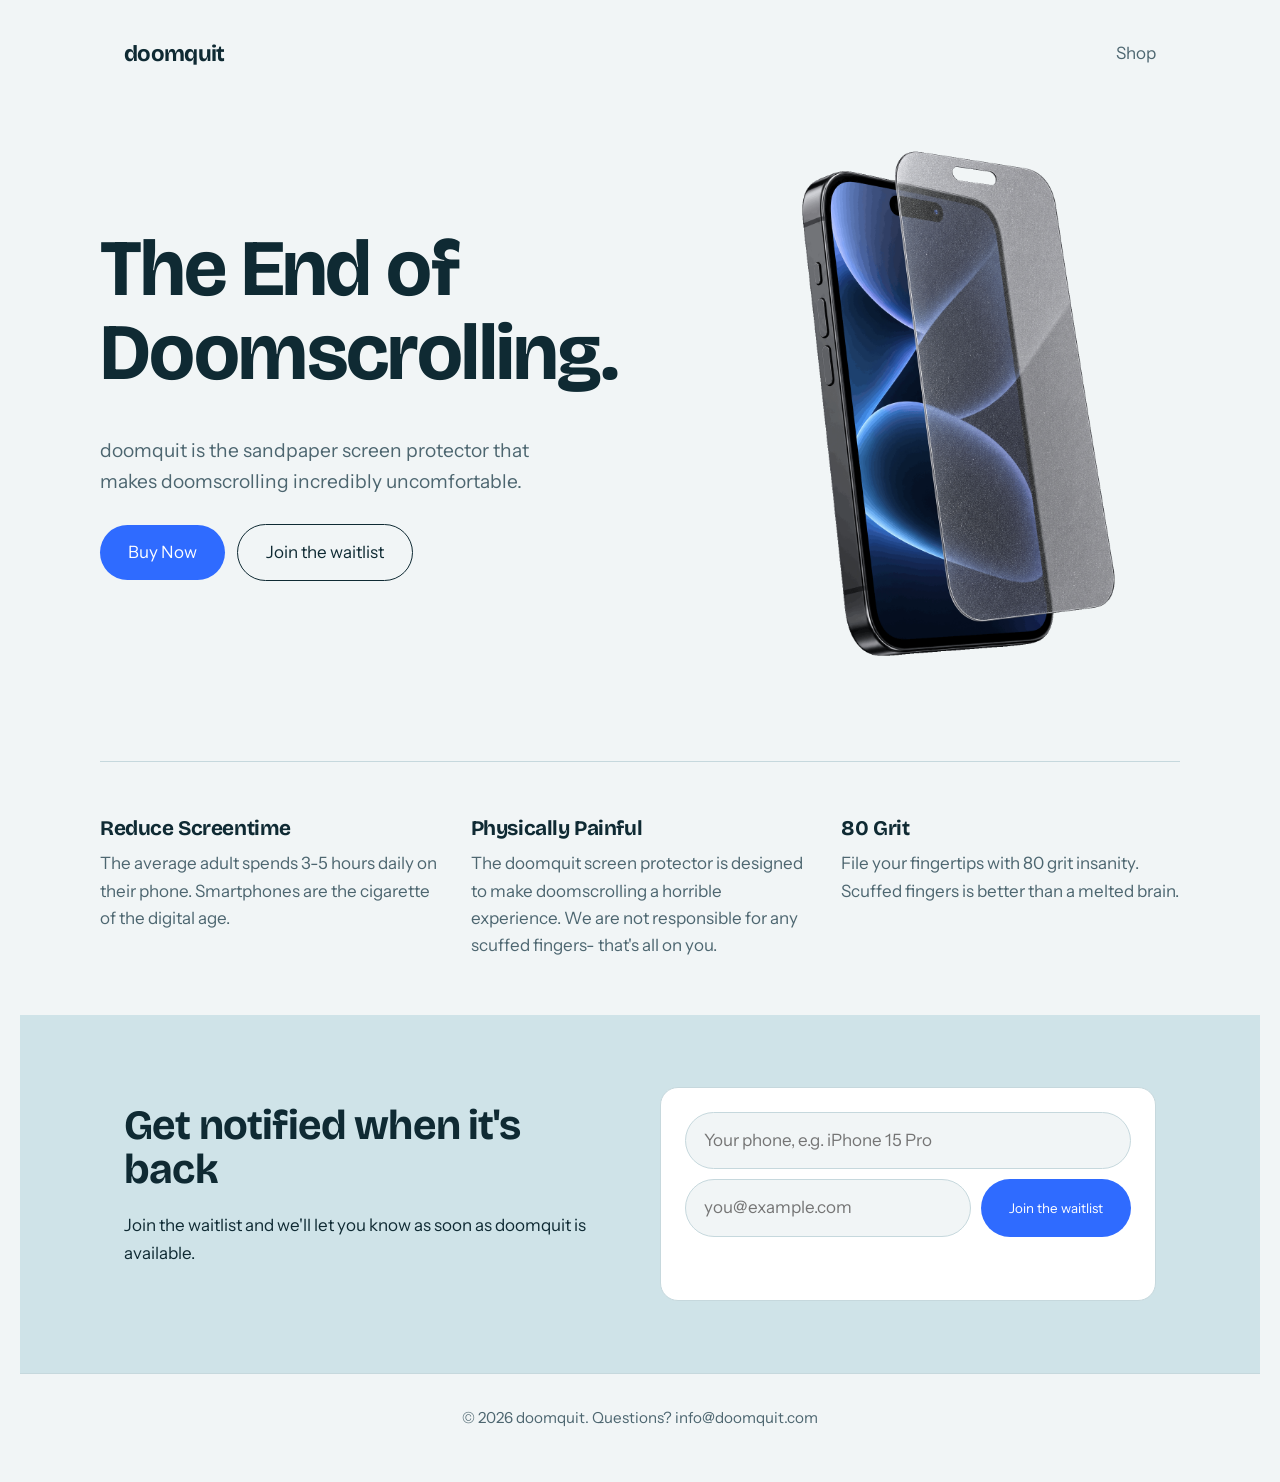
==== commit 2120fb2f: "update Buy Now button text" ====
--- a/index.html
+++ b/index.html
@@ -35,7 +35,7 @@
             doomquit is the sandpaper screen protector that makes doomscrolling
             incredibly uncomfortable.
           </p>
-          <a class="btn" href="product.html">See doomquit</a
+          <a class="btn" href="product.html">Buy Now</a
           ><a class="btn ghost" href="#join">Join the waitlist</a>
         </div>
         <img
